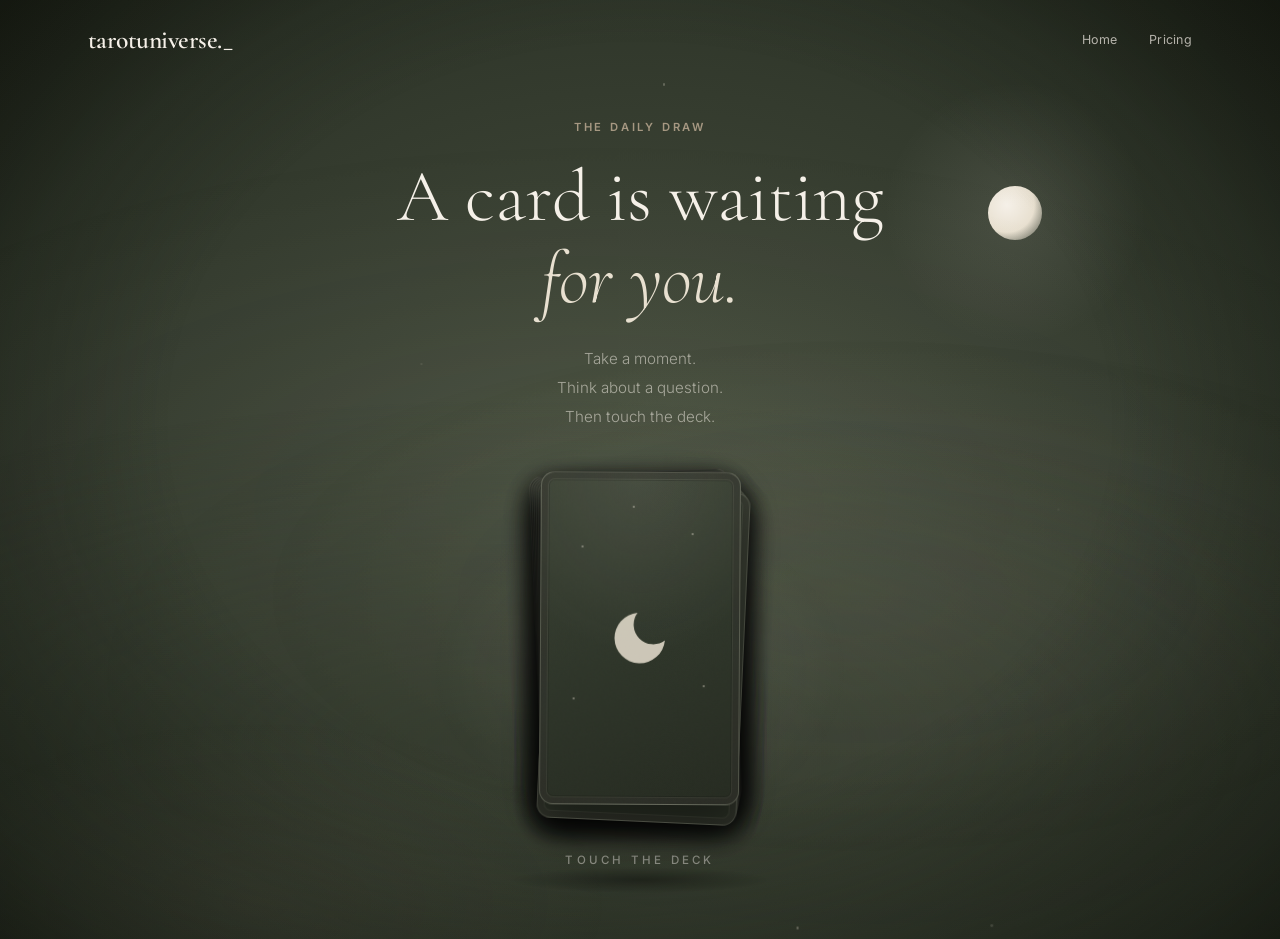
==== game.html @ 0c204114 "Add The Daily Draw interactive tarot experience" ====
<!DOCTYPE html>
<html lang="en">
<head>
  <meta charset="UTF-8" />
  <meta name="viewport" content="width=device-width, initial-scale=1.0" />
  <title>The Daily Draw — tarotuniverse._</title>
  <meta name="description" content="The Daily Draw — a quiet moment with the cards. Touch the deck, draw a card, and receive a general reading for reflection." />
  <meta name="theme-color" content="#4A5240" />
  <meta property="og:title" content="The Daily Draw — tarotuniverse._" />
  <meta property="og:description" content="A card is waiting for you. Touch the deck and draw a card." />
  <meta property="og:type" content="website" />
  <meta property="og:image" content="https://skshm-cyber.github.io/Samiksha-Tiwari-Tarot-Reader/Samiksha%20Tiwari%20Tarot%20Reader.jpeg" />
  <meta property="og:site_name" content="Samiksha Tiwari Tarot Reader" />
  <link rel="icon" type="image/jpeg" href="Samiksha%20Tiwari%20Tarot%20Reader.jpeg" />
  <link rel="preconnect" href="https://fonts.googleapis.com" />
  <link rel="preconnect" href="https://fonts.gstatic.com" crossorigin />
  <link rel="preconnect" href="https://cdnjs.cloudflare.com" />
  <link href="https://fonts.googleapis.com/css2?family=Cormorant+Garamond:ital,wght@0,300;0,400;0,500;0,600;0,700;1,300;1,400;1,500&family=Inter:wght@300;400;500;600&display=swap" rel="stylesheet" />
  <link rel="stylesheet" href="css/game.css" />
</head>
<body class="dd-page">

  <a href="#dd-stage" class="skip-link">Skip to the Daily Draw</a>

  <!-- ═══ NAVIGATION ═══════════════════════════════════════ -->
  <nav id="dd-nav" aria-label="Main navigation">
    <div class="dd-nav-inner">
      <a href="index.html" class="dd-nav-logo">tarotuniverse._<span class="gold"></span></a>
      <div class="dd-nav-links">
        <a href="index.html">Home</a>
        <a href="pricing.html">Pricing</a>
      </div>
    </div>
  </nav>

  <main id="dd-stage">

    <!-- ═══ ATMOSPHERE ═════════════════════════════════════ -->
    <div class="dd-atmosphere" aria-hidden="true">
      <div class="dd-sky"></div>
      <div class="dd-moon-glow">
        <div class="dd-moon-disc"></div>
      </div>
      <div class="dd-mist dd-mist-1"></div>
      <div class="dd-mist dd-mist-2"></div>
      <div class="dd-mist dd-mist-3"></div>
      <div class="dd-mist dd-mist-4"></div>
      <div class="dd-warm-glow"></div>
      <div class="dd-light-lift"></div>
      <div class="dd-dim"></div>
      <div class="dd-particle-field" id="dd-particles"></div>
      <div class="dd-vignette"></div>
      <div class="dd-sweep"></div>
    </div>

    <div class="dd-scene" id="dd-scene">

      <!-- ═══ HEADING ═══════════════════════════════════════ -->
      <header class="dd-heading" id="dd-heading">
        <p class="dd-label">The Daily Draw</p>
        <h1 class="dd-title" id="dd-title">A card is waiting<br /><em>for you.</em></h1>
        <p class="dd-sub" id="dd-sub">Take a moment.<br />Think about a question.<br />Then touch the deck.</p>
      </header>

      <!-- ═══ DECK ══════════════════════════════════════════ -->
      <div class="dd-deck-zone" id="dd-deck-zone">
        <div class="dd-deck-glow"></div>
        <div class="dd-deck-shadow"></div>
        <div class="dd-deck" id="dd-deck" style="perspective:900px;">
          <button class="dd-card dd-card-top" id="dd-top-card" type="button"
                  aria-label="Touch the deck to draw a card" aria-pressed="false">
            <span class="dd-card-inner" id="dd-card-inner">
              <span class="dd-card-back">
                <span class="dd-back-design">
                  <svg class="dd-back-moon" viewBox="0 0 24 24" fill="currentColor" aria-hidden="true"><path d="M21 12.79A9 9 0 1111.21 3 7 7 0 0021 12.79z"/></svg>
                  <i class="dd-back-star" style="left:20%;top:22%;"></i>
                  <i class="dd-back-star" style="left:76%;top:18%;"></i>
                  <i class="dd-back-star" style="left:82%;top:64%;"></i>
                  <i class="dd-back-star" style="left:16%;top:68%;"></i>
                  <i class="dd-back-star" style="left:46%;top:10%;"></i>
                </span>
              </span>
              <span class="dd-card-front">
                <span class="dd-front-num" id="dd-front-num">0</span>
                <span class="dd-front-emblem" id="dd-front-emblem"></span>
                <span class="dd-front-name" id="dd-front-name">The Fool</span>
                <span class="dd-front-corner" id="dd-front-corner">0</span>
              </span>
            </span>
          </button>
        </div>
        <p class="dd-hint" id="dd-hint">Touch the deck</p>
      </div>

      <!-- ═══ READING PANEL ═════════════════════════════════ -->
      <section class="dd-panel" id="dd-panel" aria-live="polite" hidden>

        <div class="dd-reading-body" id="dd-reading-body">
          <p class="dd-reading-num" id="dd-reading-num" data-reveal></p>
          <h2 class="dd-reading-name" id="dd-reading-name" tabindex="-1" data-reveal></h2>
          <p class="dd-reading-keywords" id="dd-reading-keywords" data-reveal></p>
          <p class="dd-reading-text" id="dd-reading-text" data-reveal></p>
          <p class="dd-disclaimer" data-reveal>General reading for entertainment and self-reflection. For a personalised reading, explore a private session.</p>
          <div class="dd-actions dd-reading-cta" data-reveal>
            <button class="dd-btn-primary" id="dd-book-reading" type="button">Book a Personal Reading</button>
          </div>
        </div>

        <div class="dd-share-row" id="dd-share-row" data-reveal>
          <button class="dd-share" id="dd-share-wa" type="button">Share Your Card</button>
          <button class="dd-share" id="dd-share-link" type="button">Copy Link</button>
        </div>

        <div class="dd-block dd-reflect" id="dd-reflect" hidden>
          <h3>Something <em>resonated?</em></h3>
          <p>Explore what a personal reading could reveal about your situation.</p>
          <div class="dd-actions">
            <button class="dd-btn-primary" id="dd-go-pricing" type="button">Book a Personal Reading</button>
            <button class="dd-btn-ghost" id="dd-again" type="button">Draw Again</button>
          </div>
        </div>

        <div class="dd-block dd-hesitate" id="dd-hesitate" hidden>
          <h3>Are you sure?</h3>
          <p class="dd-hesitate-line">Sometimes the first card is the one we need to hear.</p>
          <div class="dd-actions">
            <button class="dd-btn-primary" id="dd-keep" type="button">Keep My Card</button>
            <button class="dd-btn-ghost" id="dd-confirm" type="button">Draw Again</button>
          </div>
        </div>

        <div class="dd-block dd-reflect" id="dd-reflect-2" hidden>
          <h3>Two cards.<br /><em>One question.</em></h3>
          <p>If you're looking for guidance around something personal, a private reading can explore your situation in greater depth.</p>
          <div class="dd-actions">
            <button class="dd-btn-primary" id="dd-go-pricing-2" type="button">Book a Personal Reading</button>
            <button class="dd-btn-ghost" id="dd-again-2" type="button">Draw Again</button>
          </div>
        </div>

      </section>
    </div>
  </main>

  <div class="dd-toast" id="dd-toast" role="status" aria-live="polite"></div>

  <!-- Scripts -->
  <script src="https://cdnjs.cloudflare.com/ajax/libs/gsap/3.12.5/gsap.min.js" defer integrity="sha384-g4NTh/Iv5PPU4xPyhEWqPcwtNXOvdaDI8LLnyYfyNZOjKJeYQyjzQ9X5275eBjpt" crossorigin="anonymous"></script>
  <script src="js/game.js" defer></script>
</body>
</html>
---- css/game.css ----
/* ═══════════════════════════════════════════════════════════
   TAROT PORTFOLIO — The Daily Draw
   Luxury Spiritual Brand × Moonlit Night × Premium Editorial
   Matches the existing design system (style.css / pricing.css)
   ═══════════════════════════════════════════════════════════ */

/* ─── Design Tokens (identical to site) ──────────────────── */
:root {
  --olive: #4A5240;
  --olive-deep: #3B4234;
  --olive-dark: #2D3428;
  --beige: #E5DCD0;
  --beige-light: #EDE6DB;
  --beige-dark: #D4C9B8;
  --tan: #8B7E6A;
  --tan-light: #A69882;
  --cream: #F5F0E8;
  --cream-dark: #E8E0D0;
  --charcoal: #2D2B28;
  --charcoal-light: #3D3A36;
  --white: #FAF8F5;
  --glass: rgba(255, 255, 255, 0.55);
  --glass-border: rgba(255, 255, 255, 0.7);

  --font-display: 'Cormorant Garamond', 'DM Serif Display', Georgia, serif;
  --font-body: 'Inter', -apple-system, BlinkMacSystemFont, sans-serif;

  --ease-out-expo: cubic-bezier(0.16, 1, 0.3, 1);
  --ease-out-quart: cubic-bezier(0.25, 1, 0.5, 1);
  --ease-in-out-quart: cubic-bezier(0.76, 0, 0.24, 1);

  --dd-card-w: clamp(150px, 19vw, 200px);
  --dd-card-h: calc(var(--dd-card-w) * 5 / 3);
  --dd-reveal-top: 24vh;
}

/* ─── Reset & Base ──────────────────────────────────────── */
*, *::before, *::after { margin: 0; padding: 0; box-sizing: border-box; }
html { font-size: 16px; }
body {
  background: #1a1e16;
  color: var(--cream);
  font-family: var(--font-body);
  overflow-x: hidden;
  -webkit-font-smoothing: antialiased;
  -moz-osx-font-smoothing: grayscale;
}
a { color: inherit; text-decoration: none; }
button { cursor: pointer; border: none; background: none; font: inherit; color: inherit; }
[hidden] { display: none !important; }

/* ─── Skip Link ─────────────────────────────────────────── */
.skip-link {
  position: absolute;
  top: -100%;
  left: 16px;
  z-index: 10000;
  padding: 12px 24px;
  background: var(--olive);
  color: var(--cream);
  font-size: 0.85rem;
  font-weight: 600;
  border-radius: 0 0 12px 12px;
  transition: top 0.3s ease;
}
.skip-link:focus { top: 0; }

*:focus-visible, a:focus-visible, button:focus-visible {
  outline: 3px solid var(--tan-light);
  outline-offset: 3px;
  border-radius: 4px;
}

/* ─── Buttons (site language) ───────────────────────────── */
.dd-btn-primary {
  display: inline-flex;
  align-items: center;
  justify-content: center;
  gap: 10px;
  padding: 15px 34px;
  background: var(--olive);
  color: var(--cream);
  font-family: var(--font-body);
  font-weight: 600;
  font-size: 0.82rem;
  letter-spacing: 0.04em;
  border-radius: 100px;
  transition: all 0.4s var(--ease-out-expo);
  box-shadow: 0 6px 24px rgba(0, 0, 0, 0.25);
}
.dd-btn-primary:hover {
  background: var(--olive-deep);
  transform: translateY(-2px);
  box-shadow: 0 10px 32px rgba(0, 0, 0, 0.35);
}

.dd-btn-ghost {
  display: inline-flex;
  align-items: center;
  justify-content: center;
  gap: 10px;
  padding: 15px 34px;
  border: 1px solid rgba(245, 240, 232, 0.3);
  background: rgba(255, 255, 255, 0.06);
  color: var(--cream);
  font-family: var(--font-body);
  font-weight: 500;
  font-size: 0.82rem;
  letter-spacing: 0.04em;
  border-radius: 100px;
  transition: all 0.4s var(--ease-out-expo);
  backdrop-filter: blur(10px);
  -webkit-backdrop-filter: blur(10px);
}
.dd-btn-ghost:hover {
  background: rgba(255, 255, 255, 0.12);
  transform: translateY(-2px);
}

/* ═══ NAVIGATION ══════════════════════════════════════════ */
#dd-nav {
  position: fixed;
  top: 0;
  left: 0;
  width: 100%;
  z-index: 1000;
  padding: 24px 0;
  transition: all 0.5s var(--ease-out-expo);
}
#dd-nav.scrolled {
  background: rgba(229, 220, 208, 0.85);
  backdrop-filter: blur(24px) saturate(1.2);
  -webkit-backdrop-filter: blur(24px) saturate(1.2);
  padding: 16px 0;
  border-bottom: 1px solid rgba(45, 43, 40, 0.08);
}
.dd-nav-inner {
  max-width: 1200px;
  margin: 0 auto;
  padding: 0 48px;
  display: flex;
  align-items: center;
  justify-content: space-between;
}
.dd-nav-logo {
  font-family: var(--font-display);
  font-size: 1.6rem;
  font-weight: 600;
  letter-spacing: -0.02em;
  color: var(--cream);
  transition: color 0.5s var(--ease-out-expo);
}
#dd-nav.scrolled .dd-nav-logo { color: var(--charcoal); }
.dd-nav-links { display: flex; gap: 32px; }
.dd-nav-links a {
  font-size: 0.78rem;
  font-weight: 400;
  color: rgba(245, 240, 232, 0.7);
  letter-spacing: 0.02em;
  transition: color 0.5s var(--ease-out-expo);
  position: relative;
}
.dd-nav-links a::after {
  content: '';
  position: absolute;
  bottom: -4px;
  left: 0;
  width: 0;
  height: 1px;
  background: var(--cream);
  transition: width 0.3s var(--ease-out-expo);
}
.dd-nav-links a:hover { color: var(--cream); }
.dd-nav-links a:hover::after { width: 100%; }
#dd-nav.scrolled .dd-nav-links a { color: var(--charcoal-light); }
#dd-nav.scrolled .dd-nav-links a::after { background: var(--olive); }
#dd-nav.scrolled .dd-nav-links a:hover { color: var(--charcoal); }

/* ═══ STAGE ═══════════════════════════════════════════════ */
#dd-stage {
  position: relative;
  min-height: 100vh;
  min-height: 100svh;
  overflow: hidden;
}

.dd-scene {
  position: relative;
  z-index: 10;
  min-height: 100vh;
  min-height: 100svh;
  display: flex;
  flex-direction: column;
  align-items: center;
  justify-content: center;
  text-align: center;
  padding: 120px 24px 72px;
}

/* ═══ ATMOSPHERE — 5 layered night sky ════════════════════ */
.dd-atmosphere { position: absolute; inset: 0; z-index: 0; overflow: hidden; }

/* Layer 1 — deep charcoal / forest-green gradient */
.dd-sky {
  position: absolute;
  inset: 0;
  background: radial-gradient(ellipse at 50% 58%, #4A5240 0%, #3B4234 40%, #2D3428 78%, #191d14 100%);
}

/* Layer 4 — moonlight (disc + soft halo, top-right) */
.dd-moon-glow {
  position: absolute;
  top: 7vh;
  right: 9vw;
  width: 300px;
  height: 300px;
  background: radial-gradient(circle, rgba(245, 240, 232, 0.10) 0%, transparent 62%);
  pointer-events: none;
}
.dd-moon-disc {
  position: absolute;
  top: 50%;
  left: 50%;
  width: 54px;
  height: 54px;
  transform: translate(-50%, -50%);
  border-radius: 50%;
  background: radial-gradient(circle at 35% 35%, var(--cream) 0%, var(--cream-dark) 55%, transparent 100%);
  animation: ddMoonPulse 6s ease-in-out infinite;
}
@keyframes ddMoonPulse {
  0%, 100% { opacity: 0.55; }
  50% { opacity: 1; }
}

/* Layers 2 & 3 — soft moonlit mist. Pure gradients (no blur
   filters), moved only via transform for performance. */
.dd-mist {
  position: absolute;
  border-radius: 50%;
  pointer-events: none;
  will-change: transform;
  transform: translateZ(0);
}
.dd-mist-1 {
  width: 150vmax; height: 62vmax;
  left: -28vmax; top: 12vh;
  background: radial-gradient(ellipse, rgba(245, 240, 232, 0.055) 0%, rgba(245, 240, 232, 0.02) 42%, transparent 66%);
}
.dd-mist-2 {
  width: 130vmax; height: 58vmax;
  right: -32vmax; top: 34vh;
  background: radial-gradient(ellipse, rgba(139, 126, 106, 0.07) 0%, rgba(139, 126, 106, 0.02) 45%, transparent 66%);
}
.dd-mist-3 {
  width: 150vmax; height: 54vmax;
  left: -34vmax; bottom: -12vmax;
  background: radial-gradient(ellipse, rgba(45, 52, 40, 0.6) 0%, transparent 72%);
}
.dd-mist-4 {
  width: 110vmax; height: 48vmax;
  right: -22vmax; bottom: 4vh;
  background: radial-gradient(ellipse, rgba(245, 240, 232, 0.04) 0%, transparent 62%);
}

/* Warm golden highlight — bottom-left, extremely soft */
.dd-warm-glow {
  position: absolute;
  bottom: -18vh;
  left: -10vw;
  width: 60vw;
  height: 44vh;
  background: radial-gradient(ellipse, rgba(166, 152, 130, 0.10) 0%, transparent 65%);
  pointer-events: none;
}

/* Interaction light — rises when the deck is touched */
.dd-light-lift {
  position: absolute;
  inset: 0;
  background: radial-gradient(circle at 50% 58%, rgba(245, 240, 232, 0.09) 0%, transparent 58%);
  opacity: 0;
  pointer-events: none;
}

/* Dim veil — settles after reveal */
.dd-dim {
  position: absolute;
  inset: 0;
  background: rgba(19, 23, 16, 0.32);
  opacity: 0;
  pointer-events: none;
}

/* Layer 5 — tiny low-opacity particles */
.dd-particle-field {
  position: absolute;
  inset: 0;
  pointer-events: none;
  overflow: hidden;
}
.dd-particle {
  position: absolute;
  width: 2px;
  height: 2px;
  background: var(--cream-dark);
  border-radius: 50%;
  opacity: 0;
}

/* Editorial vignette */
.dd-vignette {
  position: absolute;
  inset: 0;
  background: radial-gradient(ellipse at 50% 45%, transparent 52%, rgba(15, 18, 12, 0.55) 100%);
  pointer-events: none;
}

/* Exit sweep — full-width mist band used when leaving */
.dd-sweep {
  position: absolute;
  inset: -10% -20%;
  z-index: 80;
  background: radial-gradient(ellipse at 50% 50%, rgba(232, 224, 208, 0.10) 0%, rgba(59, 66, 52, 0.5) 45%, rgba(26, 30, 22, 0.95) 80%);
  pointer-events: none;
  visibility: hidden;
}

/* ═══ HEADING ═════════════════════════════════════════════ */
.dd-heading { position: relative; z-index: 2; }
.dd-label {
  font-size: 0.7rem;
  font-weight: 600;
  letter-spacing: 0.25em;
  text-transform: uppercase;
  color: var(--tan-light);
  margin-bottom: 22px;
}
.dd-title {
  font-family: var(--font-display);
  font-weight: 300;
  line-height: 1.12;
  font-size: clamp(2.4rem, 6vw, 4.6rem);
  color: var(--cream);
  margin-bottom: 24px;
}
.dd-title em { font-style: italic; color: var(--cream-dark); }
.dd-sub {
  font-size: 0.95rem;
  font-weight: 300;
  color: rgba(245, 240, 232, 0.55);
  line-height: 1.9;
  margin-bottom: 44px;
}

/* ═══ DECK ════════════════════════════════════════════════ */
.dd-deck-zone {
  position: relative;
  z-index: 3;
  display: flex;
  flex-direction: column;
  align-items: center;
  perspective: 1000px;
  cursor: pointer;
}

.dd-deck {
  position: relative;
  width: var(--dd-card-w);
  height: var(--dd-card-h);
  transform-style: preserve-3d;
}

/* Stacked cards behind the top card */
.dd-stack-card {
  position: absolute;
  top: 0;
  left: 0;
  width: var(--dd-card-w);
  height: var(--dd-card-h);
  border-radius: 14px;
  pointer-events: none;
  background:
    radial-gradient(120% 90% at 50% 0%, rgba(245, 240, 232, 0.06), transparent 55%),
    linear-gradient(160deg, #3B4234 0%, #2D3428 55%, #262B21 100%);
  border: 1px solid rgba(232, 224, 208, 0.16);
  box-shadow:
    inset 0 0 0 6px rgba(0, 0, 0, 0.20),
    inset 0 0 0 7px rgba(232, 224, 208, 0.08),
    0 10px 30px rgba(0, 0, 0, 0.35);
}

/* The interactive top card — 3D flip */
.dd-card {
  position: absolute;
  top: 0;
  left: 0;
  width: var(--dd-card-w);
  height: var(--dd-card-h);
  z-index: 60;
  padding: 0;
  border-radius: 14px;
  -webkit-tap-highlight-color: transparent;
}
.dd-card.dd-flying { position: fixed; z-index: 70; margin: 0; }

.dd-card-inner {
  position: relative;
  display: block;
  width: 100%;
  height: 100%;
  transform-style: preserve-3d;
}

/* Card back — deep tones, thin borders, celestial geometry */
.dd-card-back {
  position: absolute;
  inset: 0;
  border-radius: 14px;
  background:
    radial-gradient(130% 95% at 50% 0%, rgba(245, 240, 232, 0.075) 0%, transparent 58%),
    linear-gradient(160deg, #3B4234 0%, #2D3428 55%, #252A20 100%);
  border: 1px solid rgba(232, 224, 208, 0.22);
  box-shadow:
    inset 0 0 0 6px rgba(0, 0, 0, 0.20),
    inset 0 0 0 7px rgba(232, 224, 208, 0.10),
    inset 0 0 0 8px rgba(0, 0, 0, 0.16),
    0 18px 44px rgba(0, 0, 0, 0.42);
  backface-visibility: hidden;
  -webkit-backface-visibility: hidden;
  overflow: hidden;
}
/* Premium paper grain */
.dd-card-back::after {
  content: '';
  position: absolute;
  inset: 0;
  background-image: url("data:image/svg+xml,%3Csvg viewBox='0 0 256 256' xmlns='http://www.w3.org/2000/svg'%3E%3Cfilter id='noise'%3E%3CfeTurbulence type='fractalNoise' baseFrequency='0.9' numOctaves='4' stitchTiles='stitch'/%3E%3C/filter%3E%3Crect width='100%25' height='100%25' filter='url(%23noise)' opacity='0.05'/%3E%3C/svg%3E");
  background-size: 128px;
  opacity: 0.4;
  pointer-events: none;
}
.dd-back-design {
  position: absolute;
  inset: 0;
  display: flex;
  align-items: center;
  justify-content: center;
}
.dd-back-moon {
  width: 34%;
  height: 34%;
  color: var(--cream-dark);
  opacity: 0.85;
}
.dd-back-star {
  position: absolute;
  width: 2px;
  height: 2px;
  background: var(--cream-dark);
  border-radius: 50%;
  opacity: 0.5;
  box-shadow: 0 0 6px rgba(245, 240, 232, 0.4);
}

/* Card front — matches existing hero card language */
.dd-card-front {
  position: absolute;
  inset: 0;
  display: flex;
  flex-direction: column;
  align-items: center;
  justify-content: space-between;
  padding: 14px;
  border-radius: 14px;
  background: linear-gradient(135deg, var(--cream-dark) 0%, var(--beige) 100%);
  border: 1px solid var(--tan);
  box-shadow:
    inset 0 0 0 1px rgba(255, 255, 255, 0.35),
    inset 0 0 0 5px rgba(139, 126, 106, 0.10),
    inset 0 0 0 6px rgba(139, 126, 106, 0.16),
    0 18px 44px rgba(0, 0, 0, 0.4);
  transform: rotateY(180deg);
  backface-visibility: hidden;
  -webkit-backface-visibility: hidden;
  overflow: hidden;
}
.dd-front-num {
  align-self: flex-start;
  font-family: var(--font-display);
  font-size: 1.35rem;
  font-weight: 500;
  color: var(--olive);
  line-height: 1;
}
.dd-front-corner {
  align-self: flex-end;
  font-family: var(--font-display);
  font-size: 1.35rem;
  font-weight: 500;
  color: var(--olive);
  line-height: 1;
  transform: rotate(180deg);
}
.dd-front-emblem {
  display: flex;
  align-items: center;
  justify-content: center;
  flex: 1;
  width: 100%;
  color: var(--olive);
}
.dd-front-emblem svg { width: 42%; height: 42%; }
.dd-front-name {
  font-family: var(--font-display);
  font-size: 0.82rem;
  font-weight: 500;
  letter-spacing: 0.16em;
  text-transform: uppercase;
  color: var(--tan);
  margin-bottom: 2px;
}

/* Deck glow + soft shadow */
.dd-deck-glow {
  position: absolute;
  top: 50%;
  left: 50%;
  width: calc(var(--dd-card-w) * 2.4);
  height: calc(var(--dd-card-h) * 1.1);
  transform: translate(-50%, -50%);
  background: radial-gradient(ellipse, rgba(245, 240, 232, 0.08) 0%, transparent 62%);
  pointer-events: none;
}
.dd-deck-shadow {
  position: absolute;
  bottom: -26px;
  left: 50%;
  width: calc(var(--dd-card-w) * 1.35);
  height: 26px;
  transform: translateX(-50%);
  background: radial-gradient(ellipse, rgba(0, 0, 0, 0.42) 0%, transparent 70%);
  pointer-events: none;
}

.dd-hint {
  margin-top: 44px;
  font-size: 0.72rem;
  font-weight: 500;
  letter-spacing: 0.28em;
  text-transform: uppercase;
  color: rgba(245, 240, 232, 0.45);
  animation: ddHintBreath 4s ease-in-out infinite;
}
@keyframes ddHintBreath {
  0%, 100% { opacity: 0.35; }
  50% { opacity: 0.85; }
}

/* ═══ READING PANEL ═══════════════════════════════════════ */
.dd-panel {
  position: relative;
  z-index: 5;
  width: 100%;
  max-width: 600px;
  margin-top: calc(var(--dd-reveal-top) + var(--dd-card-h) + 2rem);
}

.dd-reading-body { text-align: center; }
.dd-reading-num {
  font-family: var(--font-display);
  font-size: 0.9rem;
  color: var(--tan-light);
  letter-spacing: 0.3em;
  text-transform: uppercase;
  margin-bottom: 10px;
}
.dd-reading-name {
  font-family: var(--font-display);
  font-weight: 400;
  font-size: clamp(2rem, 4.5vw, 2.9rem);
  color: var(--cream);
  margin-bottom: 8px;
}
.dd-reading-keywords {
  font-size: 0.72rem;
  font-weight: 500;
  letter-spacing: 0.18em;
  text-transform: uppercase;
  color: var(--tan-light);
  margin-bottom: 26px;
}
.dd-reading-text {
  font-size: 1rem;
  font-weight: 300;
  color: rgba(245, 240, 232, 0.78);
  line-height: 1.95;
  max-width: 560px;
  margin: 0 auto 26px;
}
.dd-disclaimer {
  font-size: 0.7rem;
  font-weight: 400;
  color: rgba(245, 240, 232, 0.38);
  line-height: 1.7;
  max-width: 460px;
  margin: 0 auto 28px;
  font-style: italic;
}

/* Book a Personal Reading — appears with the reading */
.dd-reading-cta { margin-bottom: 30px; }

/* Share */
.dd-share-row {
  display: flex;
  justify-content: center;
  gap: 12px;
  padding: 22px 0 26px;
  border-top: 1px solid rgba(245, 240, 232, 0.08);
  border-bottom: 1px solid rgba(245, 240, 232, 0.08);
  margin-bottom: 30px;
}
.dd-share {
  display: inline-flex;
  align-items: center;
  gap: 8px;
  padding: 10px 22px;
  border: 1px solid rgba(245, 240, 232, 0.22);
  border-radius: 100px;
  background: rgba(255, 255, 255, 0.04);
  color: rgba(245, 240, 232, 0.7);
  font-size: 0.72rem;
  font-weight: 500;
  letter-spacing: 0.08em;
  text-transform: uppercase;
  transition: all 0.35s var(--ease-out-expo);
}
.dd-share:hover {
  background: rgba(255, 255, 255, 0.10);
  color: var(--cream);
  border-color: rgba(245, 240, 232, 0.35);
}

/* Blocks (reflect / hesitate) */
.dd-block { text-align: center; }
.dd-block h3 {
  font-family: var(--font-display);
  font-weight: 400;
  font-size: clamp(1.8rem, 4vw, 2.6rem);
  line-height: 1.2;
  color: var(--cream);
  margin-bottom: 14px;
}
.dd-block h3 em { font-style: italic; color: var(--cream-dark); }
.dd-block p {
  font-size: 0.92rem;
  font-weight: 300;
  color: rgba(245, 240, 232, 0.62);
  line-height: 1.85;
  max-width: 480px;
  margin: 0 auto 30px;
}
.dd-hesitate-line { font-style: italic; font-family: var(--font-display); font-size: 1.05rem !important; }
.dd-actions {
  display: flex;
  justify-content: center;
  align-items: center;
  gap: 14px;
  flex-wrap: wrap;
}

/* ═══ TOAST ═══════════════════════════════════════════════ */
.dd-toast {
  position: fixed;
  bottom: 36px;
  left: 50%;
  transform: translate(-50%, 20px);
  z-index: 900;
  padding: 12px 26px;
  background: var(--cream);
  color: var(--olive);
  font-size: 0.8rem;
  font-weight: 500;
  letter-spacing: 0.03em;
  border-radius: 100px;
  box-shadow: 0 12px 36px rgba(0, 0, 0, 0.35);
  opacity: 0;
  pointer-events: none;
}

/* ═══ REVEALED STATE — desktop editorial layout ═══════════ */
@media (min-width: 900px) {
  .dd-scene.dd-revealed {
    flex-direction: row;
    align-items: center;
    justify-content: center;
    padding: 96px 6vw 64px;
    gap: 0;
  }
  .dd-scene.dd-revealed .dd-heading,
  .dd-scene.dd-revealed .dd-deck-zone { display: none; }
  .dd-scene.dd-revealed .dd-panel {
    position: static;
    transform: none;
    margin: 0 0 0 calc(26vw + var(--dd-card-w));
    width: min(42vw, 580px);
    text-align: left;
  }
  .dd-scene.dd-revealed .dd-reading-body,
  .dd-scene.dd-revealed .dd-block { text-align: left; }
  .dd-scene.dd-revealed .dd-reading-text,
  .dd-scene.dd-revealed .dd-disclaimer,
  .dd-scene.dd-revealed .dd-block p { margin-left: 0; margin-right: 0; }
  .dd-scene.dd-revealed .dd-share-row,
  .dd-scene.dd-revealed .dd-actions { justify-content: flex-start; }
}

/* ═══ RESPONSIVE ══════════════════════════════════════════ */
@media (max-width: 899px) {
  :root { --dd-card-w: clamp(150px, 42vw, 175px); }
  .dd-scene { padding-top: 104px; }
  .dd-moon-glow { top: 4vh; right: 4vw; width: 220px; height: 220px; }
  .dd-moon-disc { width: 42px; height: 42px; }
  .dd-mist-3 { display: none; }
  .dd-reading-text { font-size: 0.92rem; line-height: 1.85; }
  .dd-scene.dd-revealed .dd-heading,
  .dd-scene.dd-revealed .dd-deck-zone { display: none; }
  .dd-scene.dd-revealed { justify-content: flex-start; }
  .dd-scene.dd-revealed .dd-panel { margin-top: calc(var(--dd-reveal-top) + var(--dd-card-h) + 1.25rem); }
  .dd-actions { flex-direction: column; }
  .dd-actions .dd-btn-primary, .dd-actions .dd-btn-ghost { width: min(100%, 320px); }
  .dd-deck-shadow { bottom: -20px; }
  .dd-hint { margin-top: 36px; }
}

@media (max-width: 480px) {
  .dd-nav-inner { padding: 0 20px; }
  .dd-nav-links { gap: 20px; }
  .dd-sub { font-size: 0.88rem; margin-bottom: 34px; }
  .dd-hint { margin-top: 30px; font-size: 0.66rem; }
  .dd-share-row { flex-direction: column; align-items: center; }
  .dd-share { width: min(100%, 300px); justify-content: center; }
}

/* ═══ EXIT STATE ══════════════════════════════════════════ */
body.dd-exiting { pointer-events: none; cursor: default; }
body.dd-exiting .dd-sweep { visibility: visible; }

/* ═══ PREFERS REDUCED MOTION ══════════════════════════════ */
@media (prefers-reduced-motion: reduce) {
  *, *::before, *::after {
    animation-duration: 0.01ms !important;
    animation-iteration-count: 1 !important;
    transition-duration: 0.01ms !important;
  }
  .dd-moon-disc { animation: none !important; }
  .dd-hint { animation: none !important; }
}
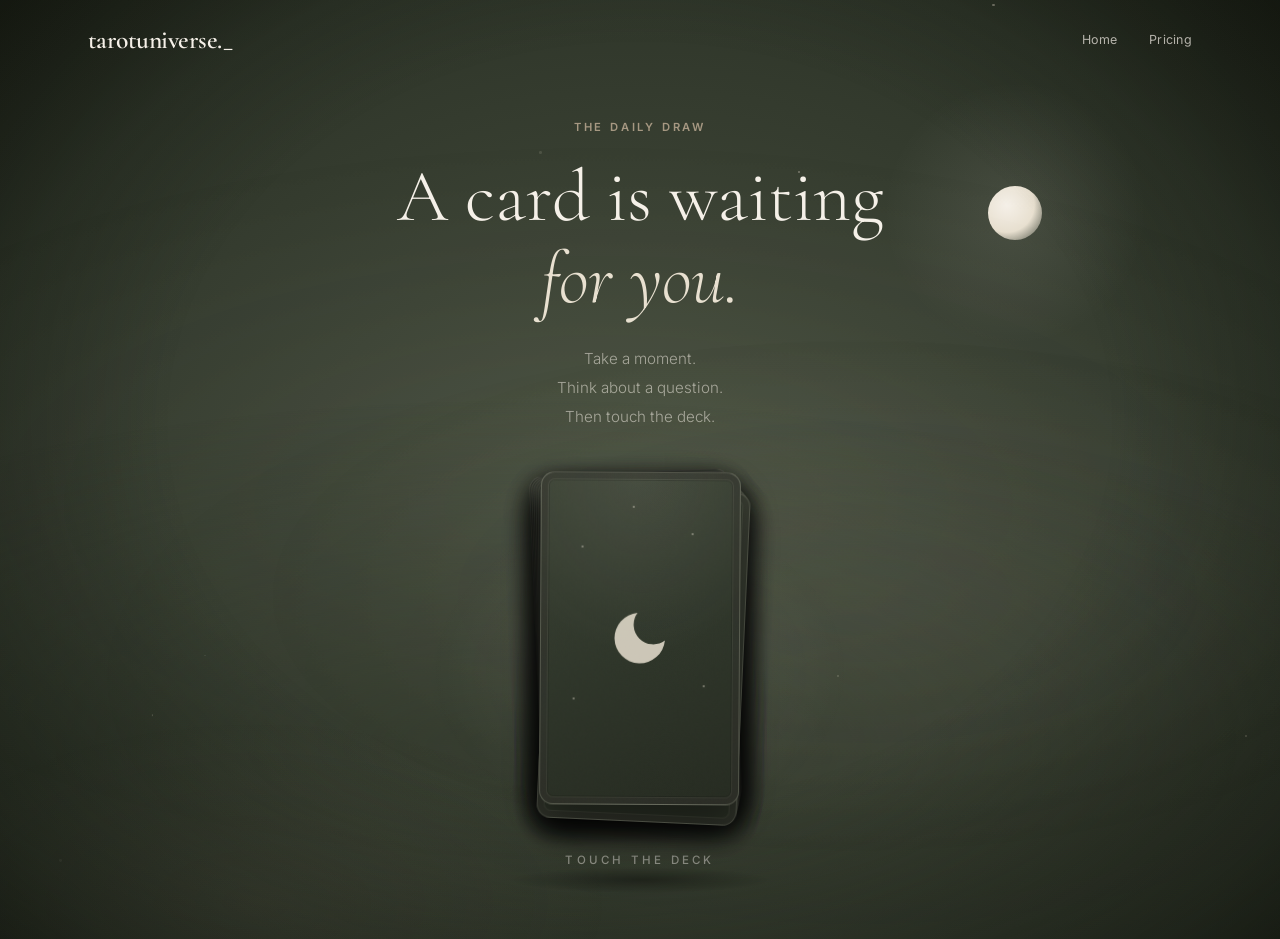
==== commit b68c95bc: "Bust cache for daily draw assets" ====
--- a/game.html
+++ b/game.html
@@ -16,7 +16,7 @@
   <link rel="preconnect" href="https://fonts.gstatic.com" crossorigin />
   <link rel="preconnect" href="https://cdnjs.cloudflare.com" />
   <link href="https://fonts.googleapis.com/css2?family=Cormorant+Garamond:ital,wght@0,300;0,400;0,500;0,600;0,700;1,300;1,400;1,500&family=Inter:wght@300;400;500;600&display=swap" rel="stylesheet" />
-  <link rel="stylesheet" href="css/game.css" />
+  <link rel="stylesheet" href="css/game.css?v=2" />
 </head>
 <body class="dd-page">
 
@@ -146,6 +146,6 @@
 
   <!-- Scripts -->
   <script src="https://cdnjs.cloudflare.com/ajax/libs/gsap/3.12.5/gsap.min.js" defer integrity="sha384-g4NTh/Iv5PPU4xPyhEWqPcwtNXOvdaDI8LLnyYfyNZOjKJeYQyjzQ9X5275eBjpt" crossorigin="anonymous"></script>
-  <script src="js/game.js" defer></script>
+  <script src="js/game.js?v=2" defer></script>
 </body>
 </html>
--- a/css/game.css
+++ b/css/game.css
@@ -718,7 +718,7 @@
 
 /* ═══ RESPONSIVE ══════════════════════════════════════════ */
 @media (max-width: 899px) {
-  :root { --dd-card-w: clamp(150px, 42vw, 175px); }
+  :root { --dd-card-w: clamp(125px, 34vw, 150px); }
   .dd-scene { padding-top: 104px; }
   .dd-moon-glow { top: 4vh; right: 4vw; width: 220px; height: 220px; }
   .dd-moon-disc { width: 42px; height: 42px; }
@@ -726,12 +726,21 @@
   .dd-reading-text { font-size: 0.92rem; line-height: 1.85; }
   .dd-scene.dd-revealed .dd-heading,
   .dd-scene.dd-revealed .dd-deck-zone { display: none; }
-  .dd-scene.dd-revealed { justify-content: flex-start; }
+  .dd-scene.dd-revealed { justify-content: flex-start; padding-top: 0; }
   .dd-scene.dd-revealed .dd-panel { margin-top: calc(var(--dd-reveal-top) + var(--dd-card-h) + 1.25rem); }
   .dd-actions { flex-direction: column; }
   .dd-actions .dd-btn-primary, .dd-actions .dd-btn-ghost { width: min(100%, 320px); }
   .dd-deck-shadow { bottom: -20px; }
   .dd-hint { margin-top: 36px; }
+  .dd-share-row { flex-direction: row; padding: 16px 0 20px; }
+  .dd-share { flex: 1; justify-content: center; padding: 9px 12px; }
+  .dd-disclaimer { margin-bottom: 20px; }
+}
+
+@media (max-width: 899px) and (max-height: 700px) {
+  .dd-reading-text { font-size: 0.86rem; line-height: 1.75; }
+  .dd-disclaimer { font-size: 0.64rem; }
+  .dd-share-row { padding: 12px 0 16px; }
 }
 
 @media (max-width: 480px) {
@@ -739,8 +748,6 @@
   .dd-nav-links { gap: 20px; }
   .dd-sub { font-size: 0.88rem; margin-bottom: 34px; }
   .dd-hint { margin-top: 30px; font-size: 0.66rem; }
-  .dd-share-row { flex-direction: column; align-items: center; }
-  .dd-share { width: min(100%, 300px); justify-content: center; }
 }
 
 /* ═══ EXIT STATE ══════════════════════════════════════════ */
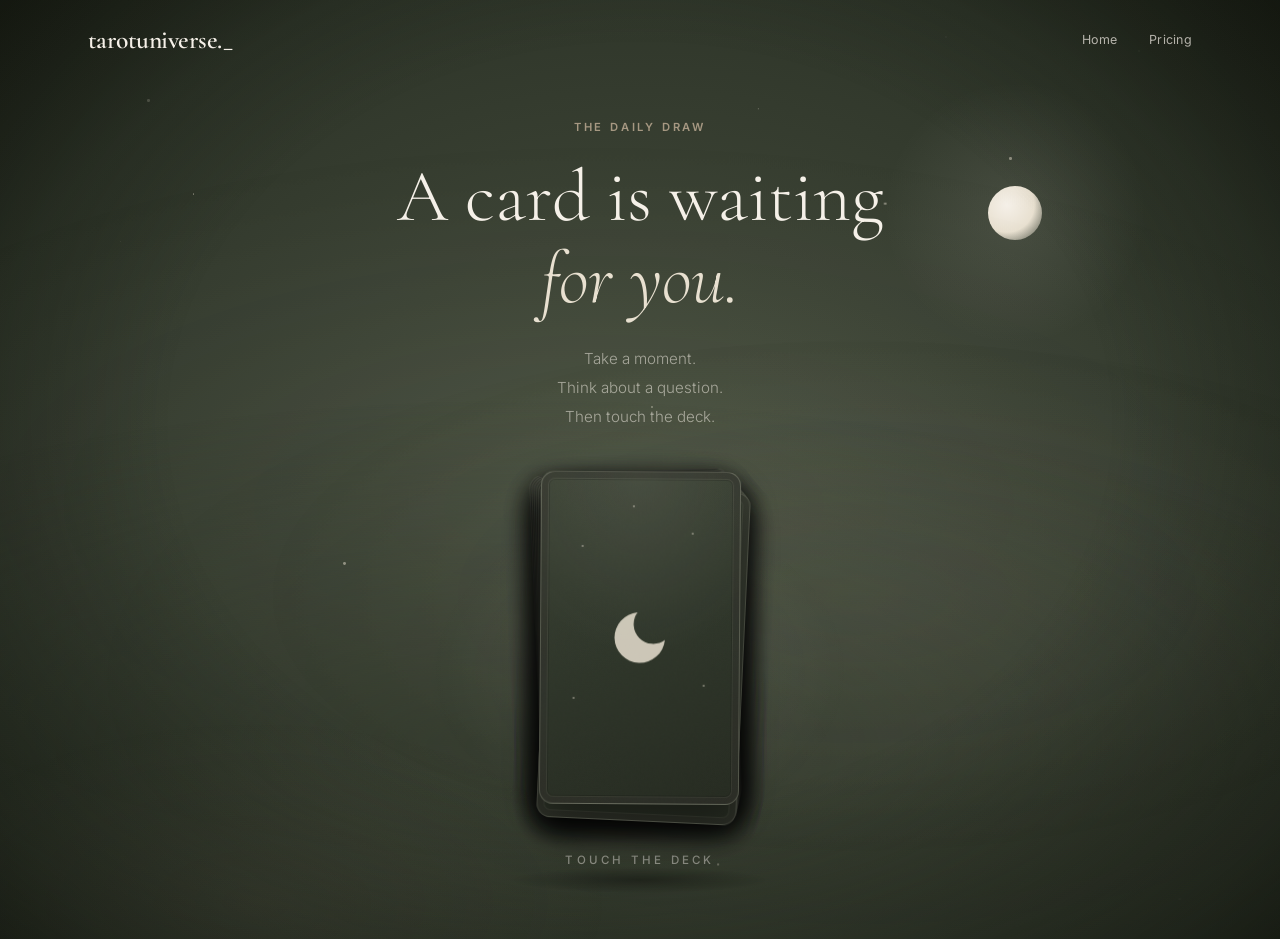
==== commit fb8bf283: "Migrate to Cloudflare Pages: new domain URLs, CSP allows tracker + worker, tracker from CF Pages" ====
--- a/game.html
+++ b/game.html
@@ -9,7 +9,7 @@
   <meta property="og:title" content="The Daily Draw — tarotuniverse._" />
   <meta property="og:description" content="A card is waiting for you. Touch the deck and draw a card." />
   <meta property="og:type" content="website" />
-  <meta property="og:image" content="https://skshm-cyber.github.io/Samiksha-Tiwari-Tarot-Reader/Samiksha%20Tiwari%20Tarot%20Reader.jpeg" />
+  <meta property="og:image" content="https://samiksha-tarot-tarotuniverse.pages.dev/Samiksha%20Tiwari%20Tarot%20Reader.jpeg" />
   <meta property="og:site_name" content="Samiksha Tiwari Tarot Reader" />
   <link rel="icon" type="image/jpeg" href="Samiksha%20Tiwari%20Tarot%20Reader.jpeg" />
   <link rel="preconnect" href="https://fonts.googleapis.com" />
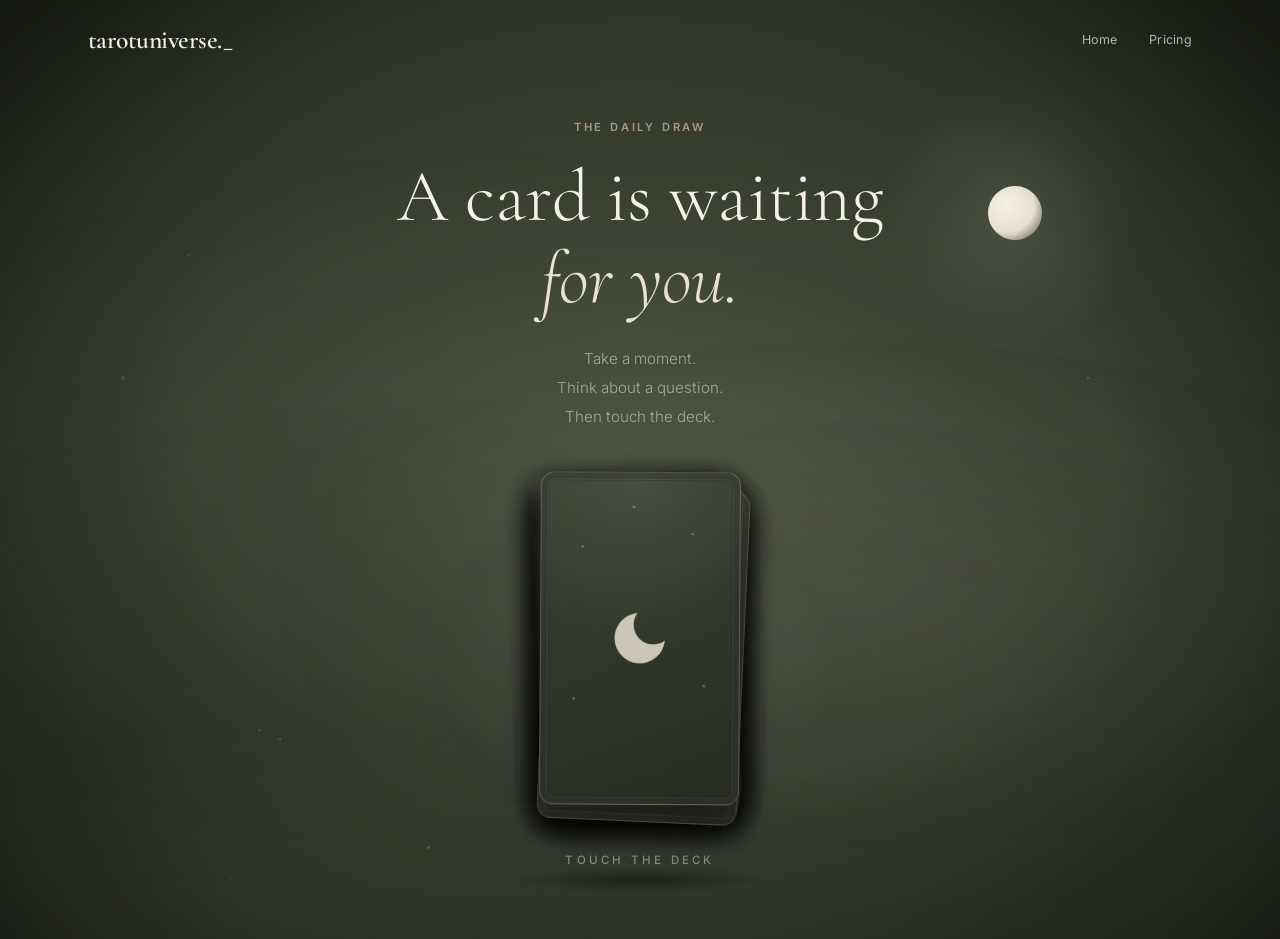
==== commit 4cb99a2f: "Fix domain: samiksha-tiwari-tarot-reader.pages.dev (match Pages project name)" ====
--- a/game.html
+++ b/game.html
@@ -9,7 +9,7 @@
   <meta property="og:title" content="The Daily Draw — tarotuniverse._" />
   <meta property="og:description" content="A card is waiting for you. Touch the deck and draw a card." />
   <meta property="og:type" content="website" />
-  <meta property="og:image" content="https://samiksha-tarot-tarotuniverse.pages.dev/Samiksha%20Tiwari%20Tarot%20Reader.jpeg" />
+  <meta property="og:image" content="https://samiksha-tiwari-tarot-reader.pages.dev/Samiksha%20Tiwari%20Tarot%20Reader.jpeg" />
   <meta property="og:site_name" content="Samiksha Tiwari Tarot Reader" />
   <link rel="icon" type="image/jpeg" href="Samiksha%20Tiwari%20Tarot%20Reader.jpeg" />
   <link rel="preconnect" href="https://fonts.googleapis.com" />
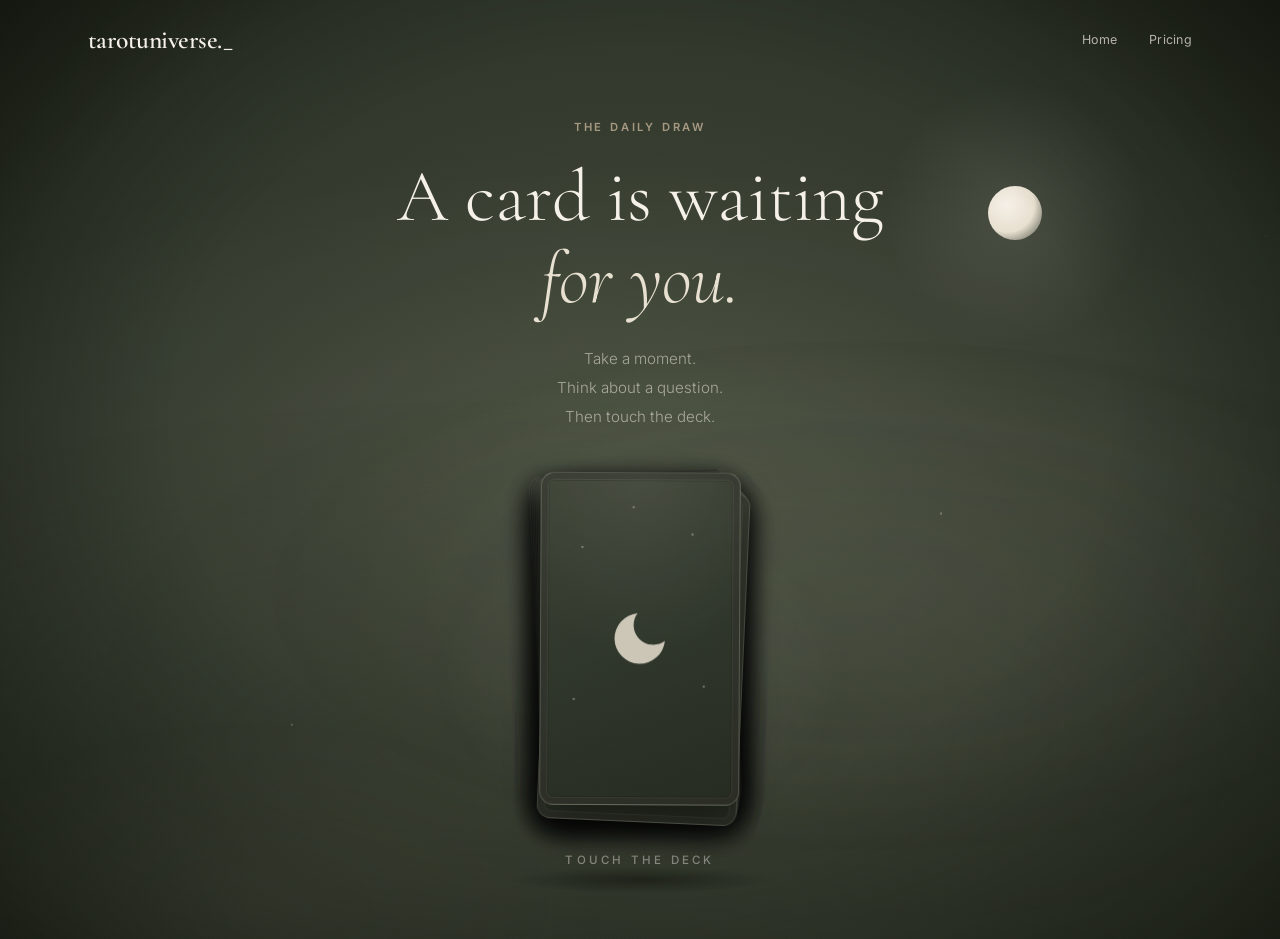
==== commit 21929a53: "GH Pages primary: revert URLs to github.io, tracker from GH, CF Pages backup via _redirects 302" ====
--- a/game.html
+++ b/game.html
@@ -9,7 +9,7 @@
   <meta property="og:title" content="The Daily Draw — tarotuniverse._" />
   <meta property="og:description" content="A card is waiting for you. Touch the deck and draw a card." />
   <meta property="og:type" content="website" />
-  <meta property="og:image" content="https://samiksha-tiwari-tarot-reader.pages.dev/Samiksha%20Tiwari%20Tarot%20Reader.jpeg" />
+  <meta property="og:image" content="https://skshm-cyber.github.io/Samiksha-Tiwari-Tarot-Reader/Samiksha%20Tiwari%20Tarot%20Reader.jpeg" />
   <meta property="og:site_name" content="Samiksha Tiwari Tarot Reader" />
   <link rel="icon" type="image/jpeg" href="Samiksha%20Tiwari%20Tarot%20Reader.jpeg" />
   <link rel="preconnect" href="https://fonts.googleapis.com" />
